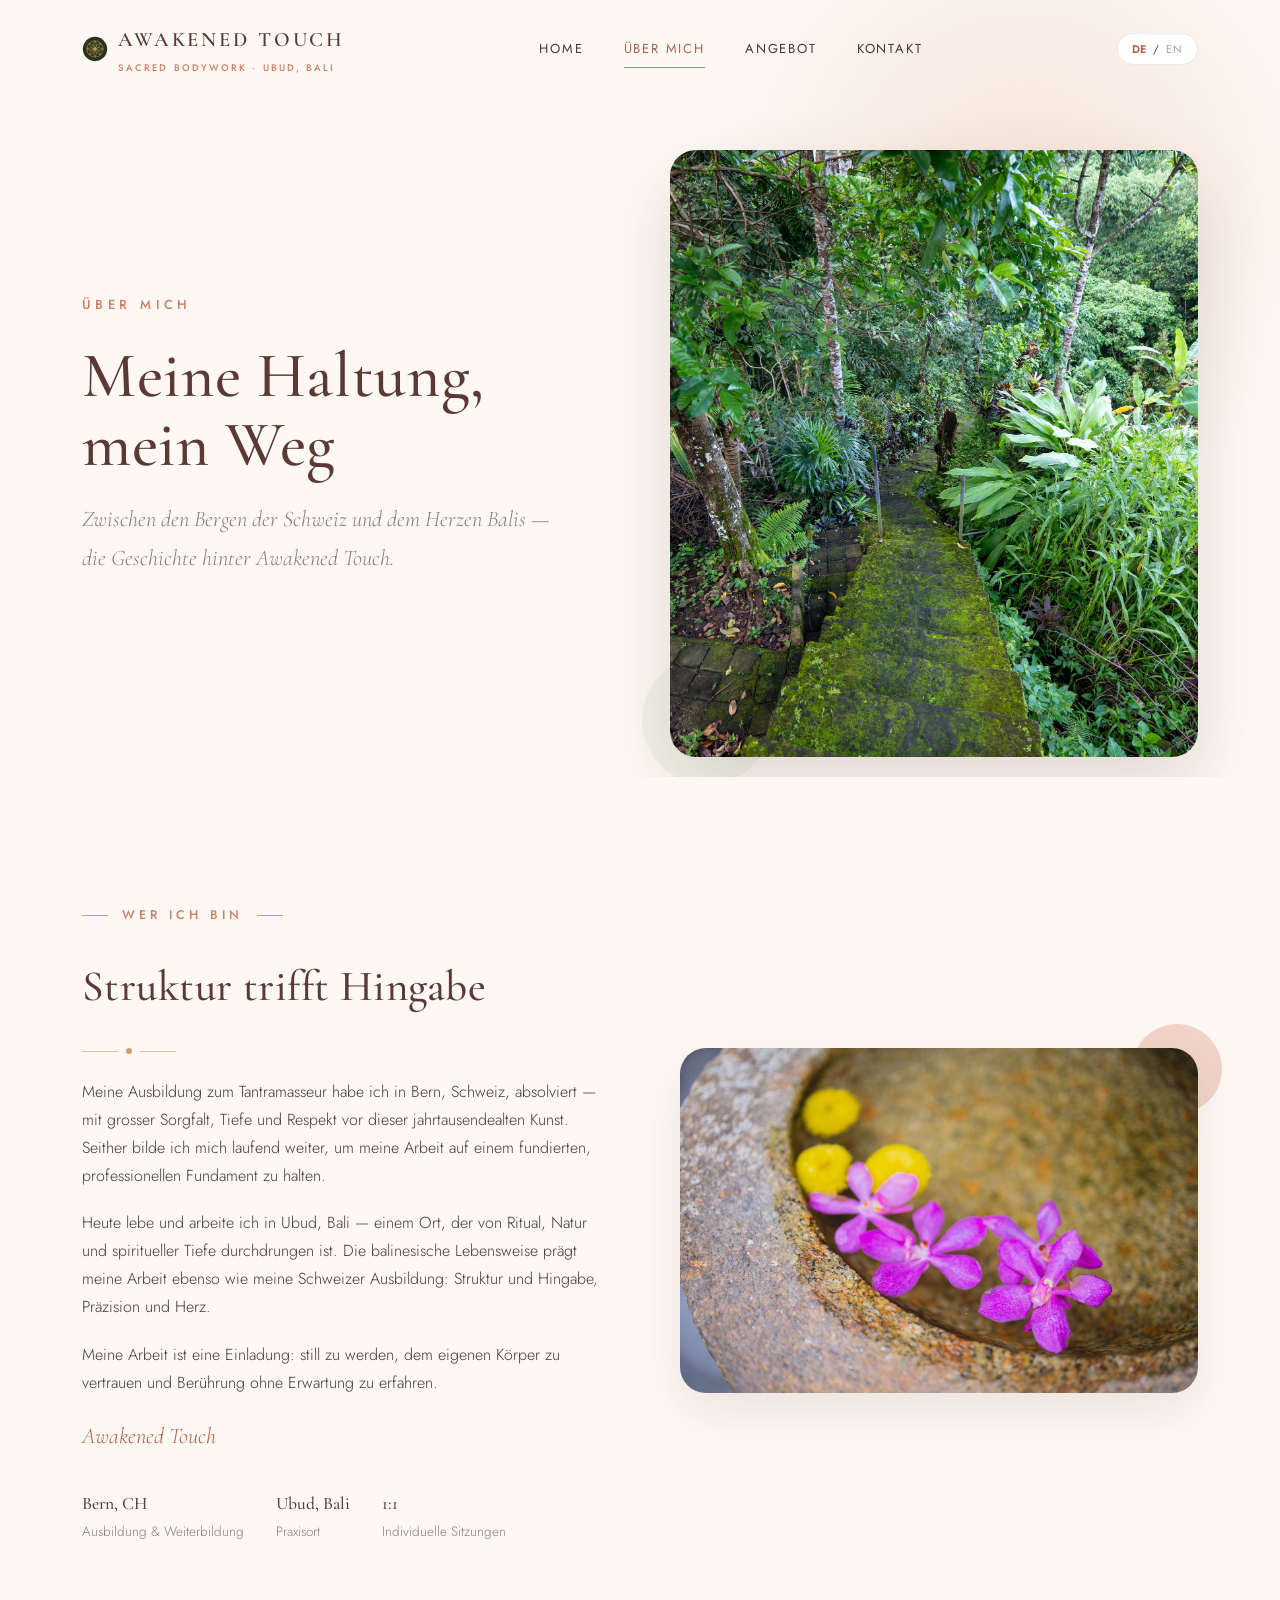
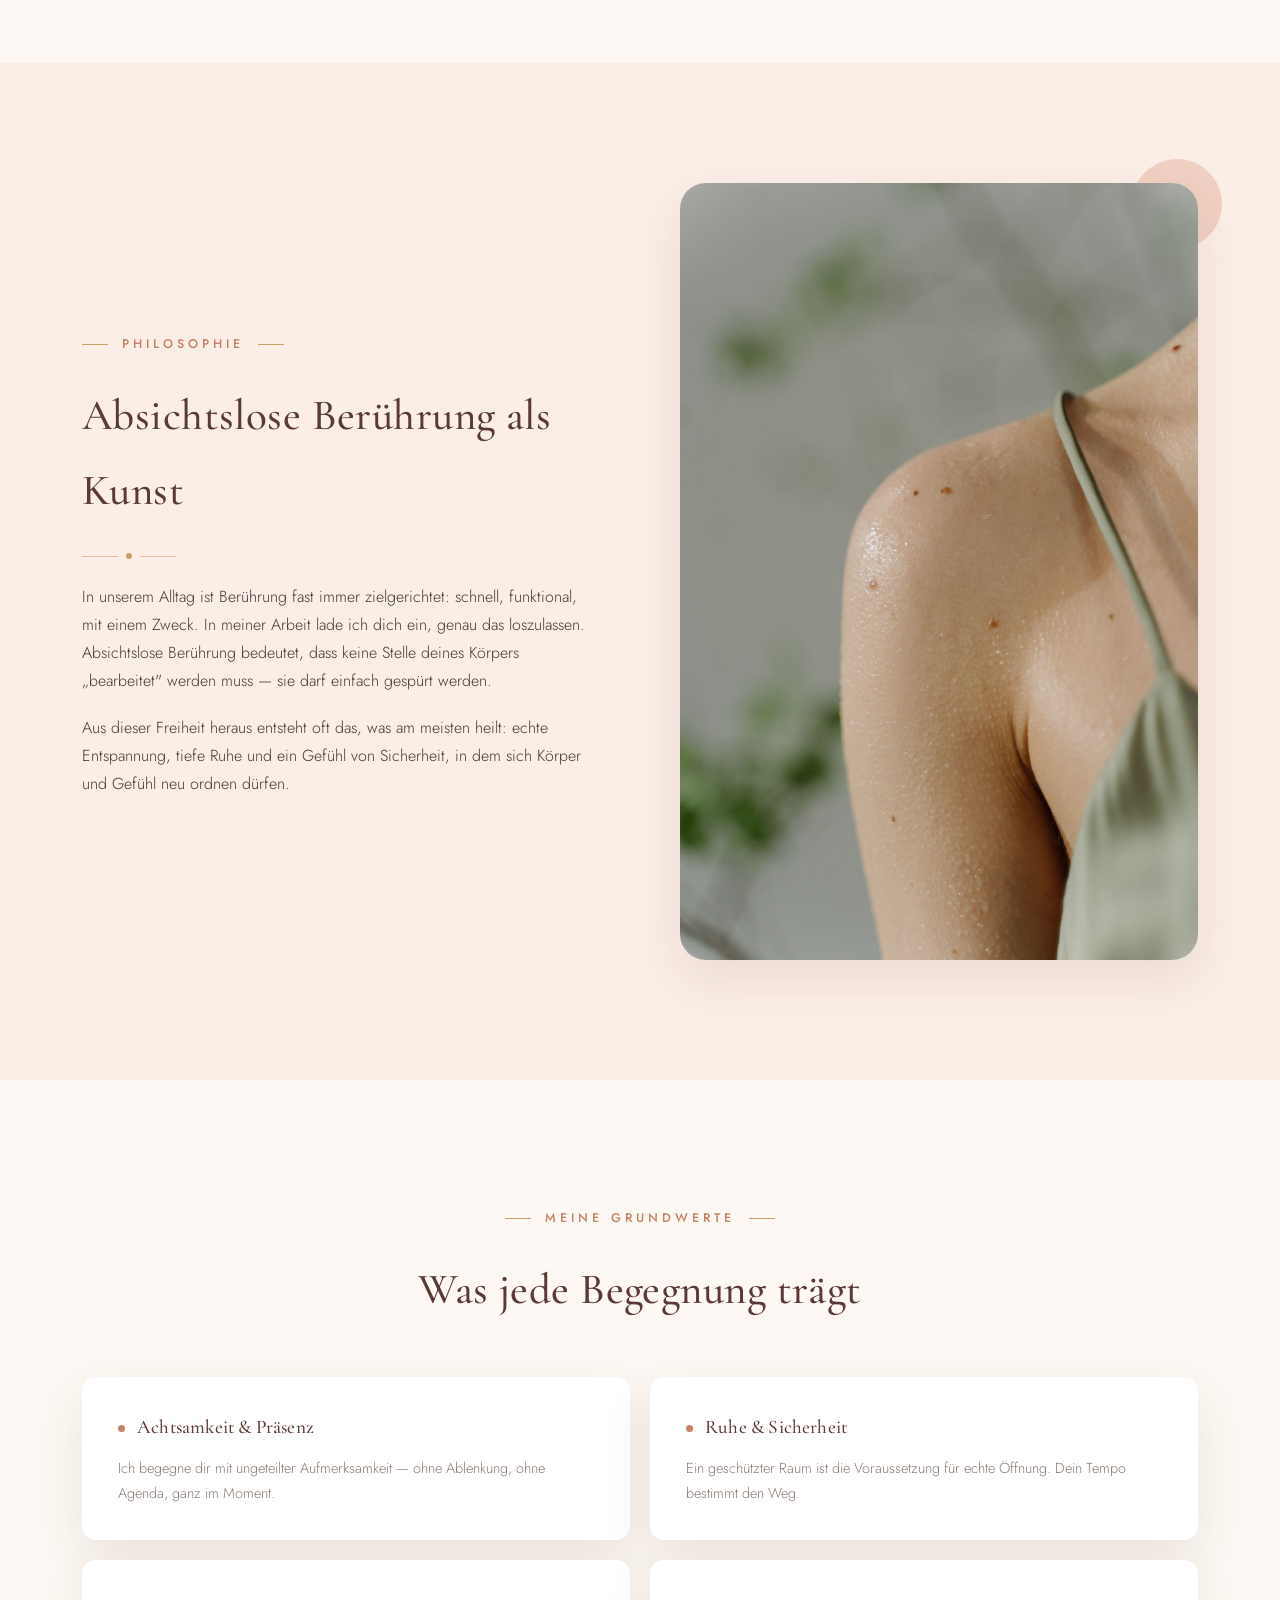
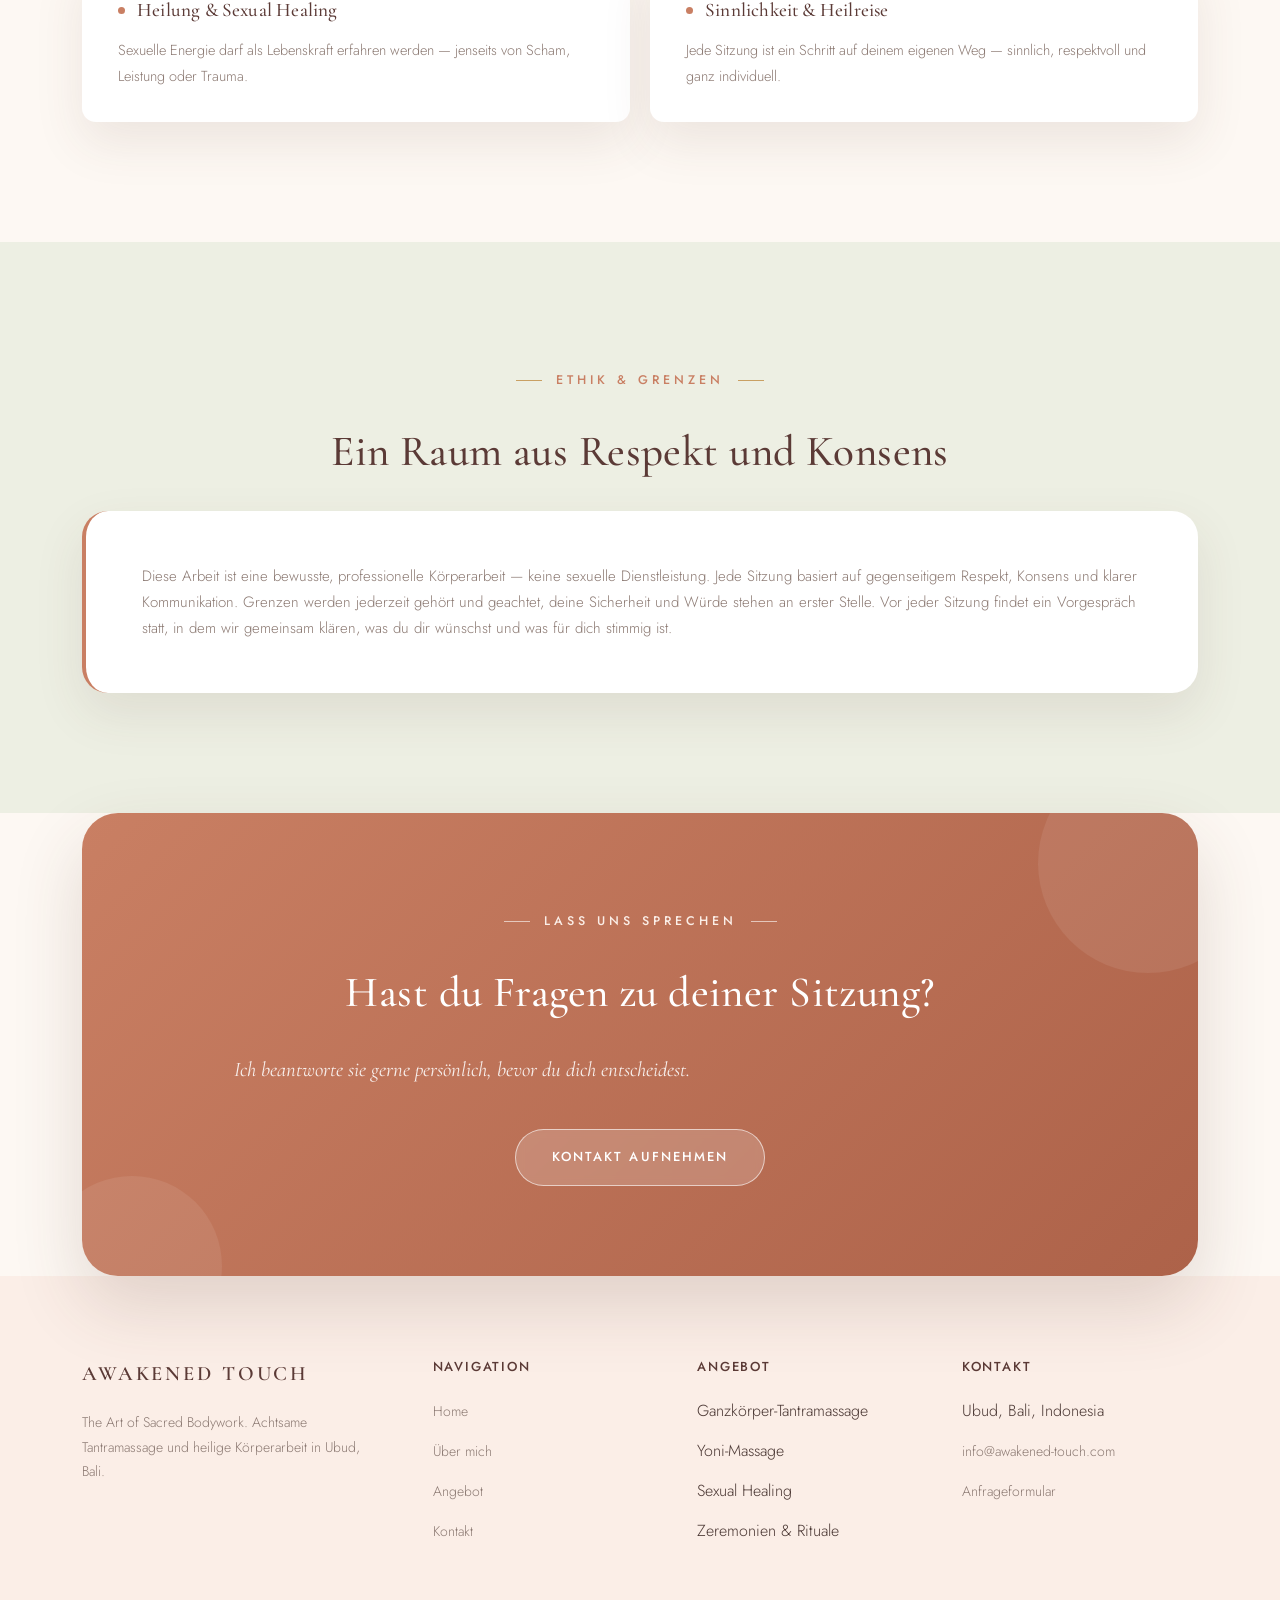
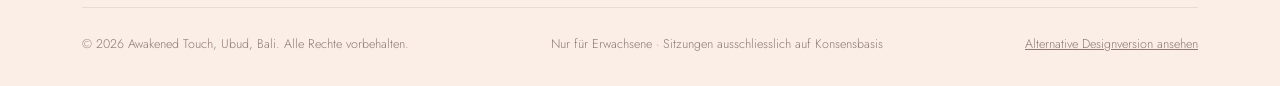
==== ueber-mich.html @ bc5c7628 "Initial commit: Awakened Touch website (light v2 as main, v1 as alternate) Co-Authored-By: Claude So" ====
<!DOCTYPE html>
<html lang="de" data-lang="de">
<head>
<meta charset="UTF-8">
<meta name="viewport" content="width=device-width, initial-scale=1.0">
<title>Über mich — Awakened Touch, Ubud, Bali</title>
<meta name="description" content="Ausgebildet in Bern, Schweiz — zu Hause auf Bali. Lerne die Haltung und Philosophie hinter Awakened Touch kennen.">
<link rel="icon" type="image/svg+xml" href="favicon.svg">
<link rel="preconnect" href="https://fonts.googleapis.com">
<link rel="stylesheet" href="css/style.css">
</head>
<body>

<header class="site-header">
  <div class="header-inner">
    <a href="index.html" class="logo">
      <span class="logo-mark"><img src="favicon.svg" alt=""></span>
      <span>
        <span class="logo-text">AWAKENED TOUCH</span>
        <span class="logo-sub">Sacred Bodywork · Ubud, Bali</span>
      </span>
    </a>
    <nav class="main-nav" id="main-nav">
      <a href="index.html" class="nav-link">Home</a>
      <a href="ueber-mich.html" class="nav-link active"><span class="i18n-de">Über mich</span><span class="i18n-en">About</span></a>
      <a href="angebot.html" class="nav-link"><span class="i18n-de">Angebot</span><span class="i18n-en">Offerings</span></a>
      <a href="kontakt.html" class="nav-link nav-cta"><span class="i18n-de">Kontakt</span><span class="i18n-en">Contact</span></a>
    </nav>
    <div class="nav-actions">
      <button class="lang-toggle" aria-label="Language">
        <span class="lang-opt" data-lang="de">DE</span><span>/</span><span class="lang-opt" data-lang="en">EN</span>
      </button>
      <button class="nav-burger" id="nav-burger" aria-label="Menu"><span></span><span></span><span></span></button>
    </div>
  </div>
</header>

<!-- PAGE HERO -->
<section class="hero page-hero">
  <div class="container hero-grid">
    <div>
      <div class="hero-eyebrow"><span class="i18n-de">Über mich</span><span class="i18n-en">About Me</span></div>
      <h1 class="i18n-de">Meine Haltung, mein Weg</h1>
      <h1 class="i18n-en">My Path, My Practice</h1>
      <p class="hero-sub i18n-de">Zwischen den Bergen der Schweiz und dem Herzen Balis — die Geschichte hinter Awakened Touch.</p>
      <p class="hero-sub i18n-en">Between the mountains of Switzerland and the heart of Bali — the story behind Awakened Touch.</p>
    </div>
    <div class="hero-media reveal">
      <img src="images/about-jungle-path.jpg" alt="Moosbewachsener Pfad im Dschungel von Ubud">
    </div>
  </div>
</section>

<!-- BIO -->
<section class="section">
  <div class="container">
    <div class="split reveal">
      <div class="split-text">
        <div class="eyebrow"><span class="i18n-de">Wer ich bin</span><span class="i18n-en">Who I Am</span></div>
        <h2 class="i18n-de">Struktur trifft Hingabe</h2>
        <h2 class="i18n-en">Structure Meets Devotion</h2>
        <div class="divider-dot"><span></span></div>
        <p class="i18n-de">Meine Ausbildung zum Tantramasseur habe ich in Bern, Schweiz, absolviert — mit grosser Sorgfalt, Tiefe und Respekt vor dieser jahrtausendealten Kunst. Seither bilde ich mich laufend weiter, um meine Arbeit auf einem fundierten, professionellen Fundament zu halten.</p>
        <p class="i18n-en">I completed my training as a tantra masseur in Bern, Switzerland, with great care, depth and respect for this ancient art. Since then, I continue my education regularly to keep my practice grounded and professional.</p>
        <p class="i18n-de">Heute lebe und arbeite ich in Ubud, Bali — einem Ort, der von Ritual, Natur und spiritueller Tiefe durchdrungen ist. Die balinesische Lebensweise prägt meine Arbeit ebenso wie meine Schweizer Ausbildung: Struktur und Hingabe, Präzision und Herz.</p>
        <p class="i18n-en">Today I live and work in Ubud, Bali — a place infused with ritual, nature and spiritual depth. The Balinese way of life shapes my work just as much as my Swiss training does: structure and devotion, precision and heart.</p>
        <p class="i18n-de">Meine Arbeit ist eine Einladung: still zu werden, dem eigenen Körper zu vertrauen und Berührung ohne Erwartung zu erfahren.</p>
        <p class="i18n-en">My work is an invitation: to become still, to trust your own body, and to experience touch without expectation.</p>
        <div class="bio-signature">Awakened Touch</div>
        <div class="bio-meta">
          <div class="bm-item"><strong>Bern, CH</strong><span class="i18n-de">Ausbildung & Weiterbildung</span><span class="i18n-en">Training & Continuing Education</span></div>
          <div class="bm-item"><strong>Ubud, Bali</strong><span class="i18n-de">Praxisort</span><span class="i18n-en">Practice Location</span></div>
          <div class="bm-item"><strong>1:1</strong><span class="i18n-de">Individuelle Sitzungen</span><span class="i18n-en">Individual Sessions</span></div>
        </div>
      </div>
      <div class="split-media">
        <div class="accent-circle"></div>
        <img src="images/orchid-stone-bowl.jpg" alt="Orchideen in einer Steinschale — Symbol für Ritual und Achtsamkeit">
      </div>
    </div>
  </div>
</section>

<!-- PHILOSOPHY -->
<section class="section section-blush">
  <div class="container">
    <div class="split reverse reveal">
      <div class="split-text">
        <div class="eyebrow"><span class="i18n-de">Philosophie</span><span class="i18n-en">Philosophy</span></div>
        <h2 class="i18n-de">Absichtslose Berührung als Kunst</h2>
        <h2 class="i18n-en">Touch Without Intention as an Art</h2>
        <div class="divider-dot"><span></span></div>
        <p class="i18n-de">In unserem Alltag ist Berührung fast immer zielgerichtet: schnell, funktional, mit einem Zweck. In meiner Arbeit lade ich dich ein, genau das loszulassen. Absichtslose Berührung bedeutet, dass keine Stelle deines Körpers „bearbeitet" werden muss — sie darf einfach gespürt werden.</p>
        <p class="i18n-en">In everyday life, touch is almost always goal-oriented: quick, functional, purposeful. In my work, I invite you to let go of exactly that. Touch without intention means no part of your body needs to be “worked on” — it is simply allowed to be felt.</p>
        <p class="i18n-de">Aus dieser Freiheit heraus entsteht oft das, was am meisten heilt: echte Entspannung, tiefe Ruhe und ein Gefühl von Sicherheit, in dem sich Körper und Gefühl neu ordnen dürfen.</p>
        <p class="i18n-en">From this freedom often arises what heals the most: genuine relaxation, deep stillness, and a sense of safety in which body and emotion can find a new order.</p>
      </div>
      <div class="split-media">
        <div class="accent-circle"></div>
        <img src="images/shoulder-glow.jpg" alt="Sanft beleuchtete Schulter im Licht">
      </div>
    </div>
  </div>
</section>

<!-- VALUES DETAIL -->
<section class="section">
  <div class="container center reveal">
    <div class="eyebrow"><span class="i18n-de">Meine Grundwerte</span><span class="i18n-en">Core Values</span></div>
    <h2 class="i18n-de">Was jede Begegnung trägt</h2>
    <h2 class="i18n-en">What Carries Every Encounter</h2>
  </div>
  <div class="container">
    <div class="value-rows reveal">
      <div class="value-row">
        <h3><span class="dot"></span><span class="i18n-de">Achtsamkeit & Präsenz</span><span class="i18n-en">Mindfulness & Presence</span></h3>
        <p class="i18n-de">Ich begegne dir mit ungeteilter Aufmerksamkeit — ohne Ablenkung, ohne Agenda, ganz im Moment.</p>
        <p class="i18n-en">I meet you with undivided attention — no distraction, no agenda, fully in the moment.</p>
      </div>
      <div class="value-row">
        <h3><span class="dot"></span><span class="i18n-de">Ruhe & Sicherheit</span><span class="i18n-en">Stillness & Safety</span></h3>
        <p class="i18n-de">Ein geschützter Raum ist die Voraussetzung für echte Öffnung. Dein Tempo bestimmt den Weg.</p>
        <p class="i18n-en">A protected space is the foundation for real opening. Your pace sets the path.</p>
      </div>
      <div class="value-row">
        <h3><span class="dot"></span><span class="i18n-de">Heilung & Sexual Healing</span><span class="i18n-en">Healing & Sexual Healing</span></h3>
        <p class="i18n-de">Sexuelle Energie darf als Lebenskraft erfahren werden — jenseits von Scham, Leistung oder Trauma.</p>
        <p class="i18n-en">Sexual energy may be experienced as life force — beyond shame, performance or trauma.</p>
      </div>
      <div class="value-row">
        <h3><span class="dot"></span><span class="i18n-de">Sinnlichkeit & Heilreise</span><span class="i18n-en">Sensuality & Healing Journey</span></h3>
        <p class="i18n-de">Jede Sitzung ist ein Schritt auf deinem eigenen Weg — sinnlich, respektvoll und ganz individuell.</p>
        <p class="i18n-en">Every session is a step on your own path — sensual, respectful and entirely individual.</p>
      </div>
    </div>
  </div>
</section>

<!-- ETHICS -->
<section class="section section-sage">
  <div class="container">
    <div class="center reveal" style="margin-bottom:0;">
      <div class="eyebrow"><span class="i18n-de">Ethik & Grenzen</span><span class="i18n-en">Ethics & Boundaries</span></div>
      <h2 class="i18n-de">Ein Raum aus Respekt und Konsens</h2>
      <h2 class="i18n-en">A Space Built on Respect and Consent</h2>
    </div>
    <div class="ethics-card reveal">
      <p class="i18n-de">Diese Arbeit ist eine bewusste, professionelle Körperarbeit — keine sexuelle Dienstleistung. Jede Sitzung basiert auf gegenseitigem Respekt, Konsens und klarer Kommunikation. Grenzen werden jederzeit gehört und geachtet, deine Sicherheit und Würde stehen an erster Stelle. Vor jeder Sitzung findet ein Vorgespräch statt, in dem wir gemeinsam klären, was du dir wünschst und was für dich stimmig ist.</p>
      <p class="i18n-en" style="margin-bottom:0;">This work is conscious, professional bodywork — not a sexual service. Every session is based on mutual respect, consent and clear communication. Boundaries are heard and honoured at all times; your safety and dignity always come first. Every session begins with a conversation in which we clarify together what you wish for and what feels right for you.</p>
    </div>
  </div>
</section>

<!-- CTA -->
<section class="cta-band section-tight">
  <div class="cta-inner">
    <div class="cta-card reveal">
      <div class="eyebrow"><span class="i18n-de">Lass uns sprechen</span><span class="i18n-en">Let's Talk</span></div>
      <h2 class="i18n-de">Hast du Fragen zu deiner Sitzung?</h2>
      <h2 class="i18n-en">Questions About Your Session?</h2>
      <p class="lede i18n-de">Ich beantworte sie gerne persönlich, bevor du dich entscheidest.</p>
      <p class="lede i18n-en">I'm happy to answer them personally before you decide.</p>
      <a href="kontakt.html" class="btn btn-outline-light" style="margin-top:16px;"><span class="i18n-de">Kontakt aufnehmen</span><span class="i18n-en">Get in Touch</span></a>
    </div>
  </div>
</section>

<footer class="site-footer">
  <div class="container">
    <div class="footer-top">
      <div class="footer-brand">
        <span class="logo-text">AWAKENED TOUCH</span>
        <p class="i18n-de">The Art of Sacred Bodywork. Achtsame Tantramassage und heilige Körperarbeit in Ubud, Bali.</p>
        <p class="i18n-en">The Art of Sacred Bodywork. Mindful tantra massage and sacred bodywork in Ubud, Bali.</p>
      </div>
      <div class="footer-col">
        <h4 class="i18n-de">Navigation</h4><h4 class="i18n-en">Navigation</h4>
        <ul>
          <li><a href="index.html">Home</a></li>
          <li><a href="ueber-mich.html"><span class="i18n-de">Über mich</span><span class="i18n-en">About</span></a></li>
          <li><a href="angebot.html"><span class="i18n-de">Angebot</span><span class="i18n-en">Offerings</span></a></li>
          <li><a href="kontakt.html"><span class="i18n-de">Kontakt</span><span class="i18n-en">Contact</span></a></li>
        </ul>
      </div>
      <div class="footer-col">
        <h4 class="i18n-de">Angebot</h4><h4 class="i18n-en">Offerings</h4>
        <ul>
          <li class="i18n-de">Ganzkörper-Tantramassage</li><li class="i18n-en">Full-Body Tantra Massage</li>
          <li>Yoni-Massage</li>
          <li class="i18n-de">Sexual Healing</li><li class="i18n-en">Sexual Healing</li>
          <li class="i18n-de">Zeremonien & Rituale</li><li class="i18n-en">Ceremonies & Rituals</li>
        </ul>
      </div>
      <div class="footer-col">
        <h4 class="i18n-de">Kontakt</h4><h4 class="i18n-en">Contact</h4>
        <ul>
          <li>Ubud, Bali, Indonesia</li>
          <li><a href="mailto:info@awakened-touch.com">info@awakened-touch.com</a></li>
          <li><a href="kontakt.html"><span class="i18n-de">Anfrageformular</span><span class="i18n-en">Inquiry Form</span></a></li>
        </ul>
      </div>
    </div>
    <div class="footer-bottom">
      <span>&copy; 2026 Awakened Touch, Ubud, Bali.<span class="i18n-de"> Alle Rechte vorbehalten.</span><span class="i18n-en"> All rights reserved.</span></span>
      <span class="i18n-de">Nur für Erwachsene · Sitzungen ausschliesslich auf Konsensbasis</span>
      <span class="i18n-en">For adults only · Sessions strictly consent-based</span>
      <a href="v1/index.html" style="text-decoration:underline;"><span class="i18n-de">Alternative Designversion ansehen</span><span class="i18n-en">View alternative design version</span></a>
    </div>
  </div>
</footer>

<script src="js/script.js"></script>
</body>
</html>
---- css/style.css ----
/* =========================================================
   AWAKENED TOUCH — Light Sensual Wellness Concept (v2)
   ========================================================= */

@import url('https://fonts.googleapis.com/css2?family=Cormorant+Garamond:ital,wght@0,400;0,500;0,600;1,400;1,500;1,600&family=Jost:wght@300;400;500;600&display=swap');

:root{
  --color-bg:        #FDF8F3;
  --color-blush:     #F6E4DA;
  --color-blush-soft:#FBEEE7;
  --color-sage:      #EDEFE3;
  --color-white:     #FFFFFF;
  --color-text:      #4A3733;
  --color-text-soft: #8C7A73;
  --color-rose:      #C97F63;
  --color-rose-deep: #AD6249;
  --color-rose-pale: #E7B8A4;
  --color-gold:      #C9A063;
  --color-plum:      #5B3A36;
  --color-line:      rgba(74,55,51,0.10);
  --shadow-soft: 0 20px 50px rgba(90,55,45,0.10);
  --shadow-lift: 0 30px 70px rgba(90,55,45,0.16);

  --font-heading: 'Cormorant Garamond', serif;
  --font-body: 'Jost', sans-serif;

  --container: 1180px;
  --radius: 26px;
  --radius-sm: 14px;
}

*,*::before,*::after{ box-sizing:border-box; }
html{ scroll-behavior:smooth; }

body{
  margin:0;
  font-family:var(--font-body);
  font-weight:300;
  color:var(--color-text);
  background:var(--color-bg);
  line-height:1.75;
  font-size:16px;
  -webkit-font-smoothing:antialiased;
  overflow-x:hidden;
}

img{ max-width:100%; display:block; }
a{ color:inherit; text-decoration:none; }
ul{ margin:0; padding:0; list-style:none; }
h1,h2,h3,h4{ font-family:var(--font-heading); font-weight:500; margin:0 0 .5em; color:var(--color-plum); letter-spacing:.01em; }
p{ margin:0 0 1.2em; }
button{ font-family:inherit; cursor:pointer; }

/* ---------- i18n ---------- */
.i18n-en{ display:none; }
html[data-lang="en"] .i18n-de{ display:none; }
html[data-lang="en"] .i18n-en{ display:revert; }

/* ---------- layout helpers ---------- */
.container{ max-width:var(--container); margin:0 auto; padding:0 32px; }
.section{ padding:120px 0; position:relative; }
.section-tight{ padding:70px 0; }
.section-blush{ background:var(--color-blush-soft); }
.section-sage{ background:var(--color-sage); }
.center{ text-align:center; }

.eyebrow{
  display:inline-flex; align-items:center; gap:14px;
  font-family:var(--font-body); font-size:12.5px; letter-spacing:.32em;
  text-transform:uppercase; color:var(--color-rose);
  margin-bottom:22px; font-weight:500;
}
.eyebrow::before, .eyebrow::after{ content:""; width:26px; height:1px; background:var(--color-gold); }
.center .eyebrow{ justify-content:center; }

h1{ font-size:clamp(2.6rem,5.2vw,4rem); font-weight:500; }
h2{ font-size:clamp(1.9rem,3.6vw,2.7rem); }
h3{ font-size:1.5rem; }

.lede{
  font-family:var(--font-heading); font-style:italic; font-weight:400;
  font-size:1.3rem; color:var(--color-rose-deep); max-width:640px;
}
.center .lede{ margin-left:auto; margin-right:auto; }

.divider-dot{ display:flex; gap:8px; align-items:center; margin:24px 0; }
.center .divider-dot{ justify-content:center; }
.divider-dot span{ width:6px; height:6px; border-radius:50%; background:var(--color-gold); }
.divider-dot::before, .divider-dot::after{ content:""; height:1px; width:36px; background:var(--color-rose-pale); }

/* ---------- buttons ---------- */
.btn{
  display:inline-flex; align-items:center; gap:10px;
  padding:16px 36px; border-radius:40px;
  font-size:13px; letter-spacing:.16em; text-transform:uppercase; font-weight:500;
  border:1px solid transparent; transition:all .35s ease;
}
.btn-primary{ background:var(--color-rose); color:#fff; box-shadow:0 14px 30px rgba(201,127,99,.35); }
.btn-primary:hover{ background:var(--color-rose-deep); transform:translateY(-2px); box-shadow:0 18px 36px rgba(201,127,99,.42); }
.btn-outline{ background:var(--color-white); color:var(--color-rose-deep); border-color:var(--color-rose-pale); }
.btn-outline:hover{ background:var(--color-blush); border-color:var(--color-rose); }
.btn-outline-light{ background:rgba(255,255,255,.18); color:#fff; border-color:rgba(255,255,255,.6); backdrop-filter:blur(4px); }
.btn-outline-light:hover{ background:rgba(255,255,255,.3); }

/* ---------- header ---------- */
.site-header{ position:fixed; top:0; left:0; right:0; z-index:1000; padding:22px 0; transition:all .4s ease; background:rgba(253,248,243,0); }
.site-header.solid{ background:rgba(253,248,243,.92); backdrop-filter:blur(8px); padding:14px 0; box-shadow:0 10px 30px rgba(90,55,45,.06); }
.header-inner{ display:flex; align-items:center; justify-content:space-between; max-width:var(--container); margin:0 auto; padding:0 32px; }
.logo{ display:flex; align-items:center; gap:10px; }
.logo-mark{ width:26px; height:26px; flex-shrink:0; }
.logo-mark img{ width:100%; height:100%; }
.logo-text{ font-family:var(--font-heading); font-size:1.28rem; letter-spacing:.14em; color:var(--color-plum); font-weight:600; }
.logo-sub{ display:block; font-family:var(--font-body); font-size:9.5px; letter-spacing:.22em; text-transform:uppercase; color:var(--color-rose); margin-top:2px; font-weight:500; }

.main-nav{ display:flex; align-items:center; gap:40px; }
.nav-link{ font-size:13px; letter-spacing:.14em; text-transform:uppercase; color:var(--color-text); position:relative; padding:4px 0; font-weight:400; }
.nav-link::after{ content:""; position:absolute; left:0; bottom:-3px; width:0; height:1px; background:var(--color-rose); transition:width .3s ease; }
.nav-link:hover::after, .nav-link.active::after{ width:100%; }
.nav-link.active{ color:var(--color-rose-deep); }

.nav-actions{ display:flex; align-items:center; gap:22px; }
.lang-toggle{ background:var(--color-white); border:1px solid var(--color-line); border-radius:20px; color:var(--color-text); font-size:11px; letter-spacing:.08em; padding:7px 14px; display:flex; gap:6px; align-items:center; }
.lang-toggle .lang-opt{ opacity:.45; }
.lang-toggle .lang-opt.is-active{ opacity:1; font-weight:600; color:var(--color-rose-deep); }

.nav-burger{ display:none; flex-direction:column; gap:5px; background:none; border:none; padding:6px; }
.nav-burger span{ width:24px; height:1.5px; background:var(--color-plum); display:block; transition:.3s; }

@media (max-width:880px){
  .nav-burger{ display:flex; }
  .main-nav{ position:fixed; inset:0 0 0 auto; width:78%; max-width:340px; height:100vh; background:var(--color-white); flex-direction:column; justify-content:center; align-items:flex-start; gap:30px; padding:0 48px; transform:translateX(100%); transition:transform .45s ease; box-shadow:-20px 0 60px rgba(90,55,45,.12); }
  body.nav-open .main-nav{ transform:translateX(0); }
  body.nav-open{ overflow:hidden; }
}

/* ---------- split hero ---------- */
.hero{
  position:relative; padding:150px 0 70px; overflow:hidden;
}
.hero::before{
  content:""; position:absolute; top:-10%; right:-10%; width:60%; height:70%;
  background:radial-gradient(circle, var(--color-blush) 0%, rgba(246,228,218,0) 70%);
  z-index:0;
}
.hero-grid{ position:relative; z-index:1; display:grid; grid-template-columns:1fr 1fr; gap:60px; align-items:center; }
.hero-eyebrow{ font-size:13px; letter-spacing:.34em; text-transform:uppercase; color:var(--color-rose); margin-bottom:24px; font-weight:500; }
.hero h1{ line-height:1.08; margin-bottom:20px; }
.hero-sub{ font-family:var(--font-heading); font-style:italic; font-size:clamp(1.15rem,2vw,1.4rem); color:var(--color-text-soft); max-width:480px; margin-bottom:36px; }
.hero-actions{ display:flex; gap:16px; flex-wrap:wrap; }
.hero-media{ position:relative; }
.hero-media img{ width:100%; border-radius:var(--radius); box-shadow:var(--shadow-lift); aspect-ratio:4/5; object-fit:cover; }
.hero-media::after{
  content:""; position:absolute; bottom:-28px; left:-28px; width:130px; height:130px;
  background:var(--color-sage); border-radius:50%; z-index:-1; opacity:.7;
}
.hero-badge{
  position:absolute; bottom:28px; left:-30px; background:var(--color-white); border-radius:var(--radius-sm);
  padding:16px 22px; box-shadow:var(--shadow-soft); display:flex; align-items:center; gap:12px; max-width:230px;
}
.hero-badge .dot{ width:10px; height:10px; border-radius:50%; background:var(--color-rose); flex-shrink:0; }
.hero-badge span{ font-size:12.5px; color:var(--color-text-soft); line-height:1.4; }
@media (max-width:900px){
  .hero-grid{ grid-template-columns:1fr; }
  .hero{ padding-top:130px; }
  .hero-badge{ left:16px; }
}

/* ---------- feature strip ---------- */
.feature-strip{ display:grid; grid-template-columns:repeat(4,1fr); gap:2px; background:var(--color-line); border-radius:var(--radius); overflow:hidden; margin-top:90px; box-shadow:var(--shadow-soft); }
.feature-item{ background:var(--color-white); padding:34px 24px; text-align:center; }
.feature-item .fi-mark{ width:40px; height:40px; margin:0 auto 14px; color:var(--color-rose); }
.feature-item h4{ font-family:var(--font-heading); font-size:1.15rem; margin:0 0 6px; color:var(--color-plum); font-weight:500; }
.feature-item p{ font-size:13px; color:var(--color-text-soft); margin:0; }
@media (max-width:820px){ .feature-strip{ grid-template-columns:1fr 1fr; } }
@media (max-width:480px){ .feature-strip{ grid-template-columns:1fr; } }

/* ---------- split ---------- */
.split{ display:grid; grid-template-columns:1fr 1fr; gap:80px; align-items:center; }
.split.reverse .split-media{ order:2; }
.split-media{ position:relative; }
.split-media img{ width:100%; border-radius:var(--radius); box-shadow:var(--shadow-soft); }
.split-media .accent-circle{ position:absolute; width:90px; height:90px; border-radius:50%; background:var(--color-rose-pale); opacity:.55; z-index:-1; top:-24px; right:-24px; }
@media (max-width:900px){ .split{ grid-template-columns:1fr; gap:44px; } .split.reverse .split-media{ order:0; } }

/* ---------- values grid ---------- */
.values-grid{ display:grid; grid-template-columns:repeat(4,1fr); gap:22px; margin-top:60px; }
.value-card{ background:var(--color-white); border-radius:var(--radius-sm); padding:38px 26px; text-align:center; box-shadow:var(--shadow-soft); transition:transform .35s ease, box-shadow .35s ease; }
.value-card:hover{ transform:translateY(-6px); box-shadow:var(--shadow-lift); }
.value-card .num{ font-family:var(--font-heading); font-style:italic; color:var(--color-rose); font-size:1.05rem; }
.value-card h3{ font-size:1.2rem; margin:8px 0 10px; }
.value-card p{ font-size:14px; color:var(--color-text-soft); margin:0; }
@media (max-width:900px){ .values-grid{ grid-template-columns:1fr 1fr; } }
@media (max-width:520px){ .values-grid{ grid-template-columns:1fr; } }

/* ---------- quote band (light) ---------- */
.quote-band{ position:relative; padding:120px 0; text-align:center; background:linear-gradient(135deg, var(--color-blush) 0%, var(--color-blush-soft) 100%); }
.quote-band-inner{ max-width:760px; margin:0 auto; padding:0 32px; }
.quote-band blockquote{ font-family:var(--font-heading); font-style:italic; font-weight:400; font-size:clamp(1.5rem,3.2vw,2.2rem); line-height:1.5; margin:0 0 20px; color:var(--color-plum); }
.quote-band cite{ font-style:normal; letter-spacing:.2em; text-transform:uppercase; font-size:12px; color:var(--color-rose-deep); }

/* ---------- offering cards ---------- */
.offer-grid{ display:grid; grid-template-columns:repeat(3,1fr); gap:30px; margin-top:60px; }
.offer-card{ background:var(--color-white); border-radius:var(--radius); overflow:hidden; box-shadow:var(--shadow-soft); transition:transform .35s ease, box-shadow .35s ease; }
.offer-card:hover{ transform:translateY(-8px); box-shadow:var(--shadow-lift); }
.offer-card .offer-img{ height:230px; overflow:hidden; }
.offer-card .offer-img img{ width:100%; height:100%; object-fit:cover; transition:transform .6s ease; }
.offer-card:hover .offer-img img{ transform:scale(1.07); }
.offer-body{ padding:28px 26px 30px; }
.offer-body .tag{ font-size:11px; letter-spacing:.2em; text-transform:uppercase; color:var(--color-rose); font-weight:500; }
.offer-body h3{ margin:10px 0 10px; }
.offer-body p{ font-size:14.5px; color:var(--color-text-soft); }
.offer-meta{ display:flex; justify-content:space-between; font-size:12.5px; color:var(--color-text-soft); margin-top:16px; padding-top:14px; border-top:1px solid var(--color-line); }
@media (max-width:920px){ .offer-grid{ grid-template-columns:1fr; } }

/* ---------- gallery strip ---------- */
.gallery-strip{ display:grid; grid-template-columns:1.2fr 1fr 1fr; gap:22px; margin-top:60px; }
.gallery-strip img{ width:100%; height:100%; object-fit:cover; border-radius:var(--radius); box-shadow:var(--shadow-soft); }
.gallery-strip .g-tall{ grid-row: span 2; aspect-ratio: 3/4; }
.gallery-strip .g-wide{ aspect-ratio: 4/3; }
@media (max-width:820px){ .gallery-strip{ grid-template-columns:1fr 1fr; } .gallery-strip .g-tall{ grid-row:span 1; aspect-ratio:4/3; } }
@media (max-width:520px){ .gallery-strip{ grid-template-columns:1fr; } }

/* ---------- CTA band (light) ---------- */
.cta-band{ position:relative; padding:0; }
.cta-inner{ position:relative; max-width:var(--container); margin:0 auto; padding:0 32px; }
.cta-card{
  background:linear-gradient(135deg, var(--color-rose) 0%, var(--color-rose-deep) 100%);
  border-radius:36px; padding:90px 60px; text-align:center; color:#fff; box-shadow:var(--shadow-lift);
  position:relative; overflow:hidden;
}
.cta-card::before{ content:""; position:absolute; top:-60px; right:-60px; width:220px; height:220px; border-radius:50%; background:rgba(255,255,255,.08); }
.cta-card::after{ content:""; position:absolute; bottom:-80px; left:-40px; width:180px; height:180px; border-radius:50%; background:rgba(255,255,255,.08); }
.cta-card h2{ color:#fff; position:relative; }
.cta-card .lede{ color:rgba(255,255,255,.88); position:relative; }
.cta-card .eyebrow{ color:#FBEEE7; }
.cta-card .eyebrow::before, .cta-card .eyebrow::after{ background:rgba(255,255,255,.6); }
@media (max-width:700px){ .cta-card{ padding:60px 30px; border-radius:26px; } }

/* ---------- footer ---------- */
.site-footer{ background:var(--color-blush-soft); color:var(--color-text); padding:80px 0 30px; }
.footer-top{ display:grid; grid-template-columns:1.4fr 1fr 1fr 1.1fr; gap:50px; padding-bottom:50px; border-bottom:1px solid var(--color-line); }
.footer-brand p{ font-size:14px; margin-top:18px; color:var(--color-text-soft); max-width:280px; }
.footer-col h4{ color:var(--color-plum); font-size:13px; letter-spacing:.14em; text-transform:uppercase; margin-bottom:18px; font-family:var(--font-body); font-weight:500; }
.footer-col li{ margin-bottom:12px; }
.footer-col a{ font-size:14px; color:var(--color-text-soft); }
.footer-col a:hover{ color:var(--color-rose-deep); }
.footer-bottom{ display:flex; justify-content:space-between; align-items:center; padding-top:26px; font-size:12.5px; color:var(--color-text-soft); flex-wrap:wrap; gap:12px; }
@media (max-width:900px){ .footer-top{ grid-template-columns:1fr 1fr; } }
@media (max-width:560px){ .footer-top{ grid-template-columns:1fr; } .footer-bottom{ flex-direction:column; align-items:flex-start; } }

/* ---------- page hero (inner pages) ---------- */
.page-hero{ padding-bottom:20px; }
.page-hero .hero-media img{ aspect-ratio:4/4.6; }

/* ---------- bio meta (About) ---------- */
.bio-signature{ font-family:var(--font-heading); font-style:italic; font-size:1.4rem; color:var(--color-rose-deep); margin-top:8px; }
.bio-meta{ display:flex; gap:32px; margin-top:34px; flex-wrap:wrap; }
.bio-meta .bm-item{ font-size:13.5px; color:var(--color-text-soft); }
.bio-meta .bm-item strong{ display:block; color:var(--color-plum); font-family:var(--font-heading); font-size:1.1rem; font-weight:500; }

/* ---------- value rows (About detail) ---------- */
.value-rows{ display:grid; grid-template-columns:repeat(2,1fr); gap:20px; margin-top:50px; }
.value-row{ background:var(--color-white); border-radius:var(--radius-sm); padding:34px 36px; box-shadow:var(--shadow-soft); }
.value-row h3{ font-size:1.2rem; display:flex; align-items:center; gap:12px; }
.value-row h3 .dot{ width:7px; height:7px; border-radius:50%; background:var(--color-rose); display:inline-block; }
.value-row p{ font-size:14.5px; color:var(--color-text-soft); margin:10px 0 0; }
@media (max-width:760px){ .value-rows{ grid-template-columns:1fr; } }

/* ---------- ethics card (light) ---------- */
.ethics-card{
  background:var(--color-white); border-left:4px solid var(--color-rose);
  border-radius:var(--radius); padding:52px 56px; box-shadow:var(--shadow-soft); margin-top:20px;
}
.ethics-card h3{ margin-bottom:14px; }
.ethics-card p{ color:var(--color-text-soft); font-size:15px; margin-bottom:0; }
@media (max-width:700px){ .ethics-card{ padding:36px 28px; } }

/* ---------- offer detail rows (Angebot) ---------- */
.offer-detail{ display:grid; grid-template-columns:.85fr 1.15fr; gap:0; background:var(--color-white); border-radius:var(--radius); overflow:hidden; box-shadow:var(--shadow-soft); margin-bottom:32px; }
.offer-detail .od-img{ height:100%; min-height:320px; overflow:hidden; }
.offer-detail .od-img img{ width:100%; height:100%; object-fit:cover; }
.offer-detail .od-body{ padding:48px 50px; }
.offer-detail .od-head{ display:flex; justify-content:space-between; align-items:baseline; gap:20px; flex-wrap:wrap; margin-bottom:12px; }
.offer-detail .od-price{ font-family:var(--font-heading); font-style:italic; color:var(--color-rose-deep); font-size:1.3rem; white-space:nowrap; }
.offer-detail .od-duration{ font-size:12.5px; letter-spacing:.1em; text-transform:uppercase; color:var(--color-text-soft); margin-bottom:16px; }
.offer-detail ul.od-points li{ position:relative; padding-left:22px; margin-bottom:8px; font-size:14.5px; color:var(--color-text-soft); }
.offer-detail ul.od-points li::before{ content:"—"; position:absolute; left:0; color:var(--color-rose); }
.offer-detail.reverse{ direction:rtl; }
.offer-detail.reverse .od-body{ direction:ltr; }
@media (max-width:860px){
  .offer-detail, .offer-detail.reverse{ grid-template-columns:1fr; direction:ltr; }
  .offer-detail .od-img{ min-height:240px; }
  .offer-detail .od-body{ padding:34px 26px; }
}

/* ---------- process steps ---------- */
.steps{ display:grid; grid-template-columns:repeat(4,1fr); gap:34px; margin-top:60px; }
.step{ text-align:center; }
.step .step-num{
  width:54px; height:54px; border-radius:50%; background:var(--color-blush);
  display:flex; align-items:center; justify-content:center; margin:0 auto 20px;
  font-family:var(--font-heading); font-style:italic; color:var(--color-rose-deep); font-size:1.15rem;
}
.step h3{ font-size:1.15rem; }
.step p{ font-size:14px; color:var(--color-text-soft); }
@media (max-width:900px){ .steps{ grid-template-columns:1fr 1fr; row-gap:44px; } }
@media (max-width:520px){ .steps{ grid-template-columns:1fr; } }

/* ---------- contact page ---------- */
.contact-wrap{ display:grid; grid-template-columns:.9fr 1.1fr; gap:50px; }
.contact-info-card{ background:var(--color-white); border-radius:var(--radius); box-shadow:var(--shadow-soft); padding:44px; height:fit-content; }
.contact-info-card h3{ font-size:1.3rem; margin-bottom:22px; }
.info-line{ display:flex; gap:16px; margin-bottom:22px; align-items:flex-start; }
.info-line .ic{ width:20px; height:20px; flex-shrink:0; margin-top:3px; color:var(--color-rose); }
.info-line strong{ display:block; font-size:13px; letter-spacing:.05em; color:var(--color-plum); }
.info-line span, .info-line a{ font-size:14.5px; color:var(--color-text-soft); }
.info-line a:hover{ color:var(--color-rose-deep); }

.contact-form-card{ background:var(--color-white); border-radius:var(--radius); box-shadow:var(--shadow-soft); padding:48px; }
.form-group{ margin-bottom:20px; }
.form-group label{ display:block; font-size:12.5px; letter-spacing:.1em; text-transform:uppercase; color:var(--color-plum); margin-bottom:8px; font-weight:500; }
.form-group input, .form-group select, .form-group textarea{
  width:100%; padding:14px 16px; border:1px solid var(--color-line); background:var(--color-bg);
  font-family:var(--font-body); font-size:14.5px; color:var(--color-text); border-radius:var(--radius-sm);
  transition:border-color .25s ease;
}
.form-group input:focus, .form-group select:focus, .form-group textarea:focus{ outline:none; border-color:var(--color-rose); }
.form-row{ display:grid; grid-template-columns:1fr 1fr; gap:18px; }
.form-note{ font-size:12.5px; color:var(--color-text-soft); margin-top:6px; }
.form-status{ margin-top:18px; font-size:14px; display:none; padding:14px 16px; border-radius:var(--radius-sm); }
.form-status.show{ display:block; }
.form-status.ok{ background:#E9F1E4; color:#4C5C40; }
.form-status.err{ background:#F7E1D8; color:#95492E; }
@media (max-width:900px){ .contact-wrap{ grid-template-columns:1fr; } }
@media (max-width:600px){ .form-row{ grid-template-columns:1fr; } .contact-form-card{ padding:30px 24px; } }

.loc-strip{ display:flex; align-items:center; gap:14px; justify-content:center; padding:26px 0; background:var(--color-sage); font-size:13px; letter-spacing:.08em; text-transform:uppercase; color:var(--color-text-soft); }

/* ---------- reveal on scroll ---------- */
.reveal{ opacity:0; transform:translateY(26px); transition:opacity .8s ease, transform .8s ease; }
.reveal.in-view{ opacity:1; transform:translateY(0); }
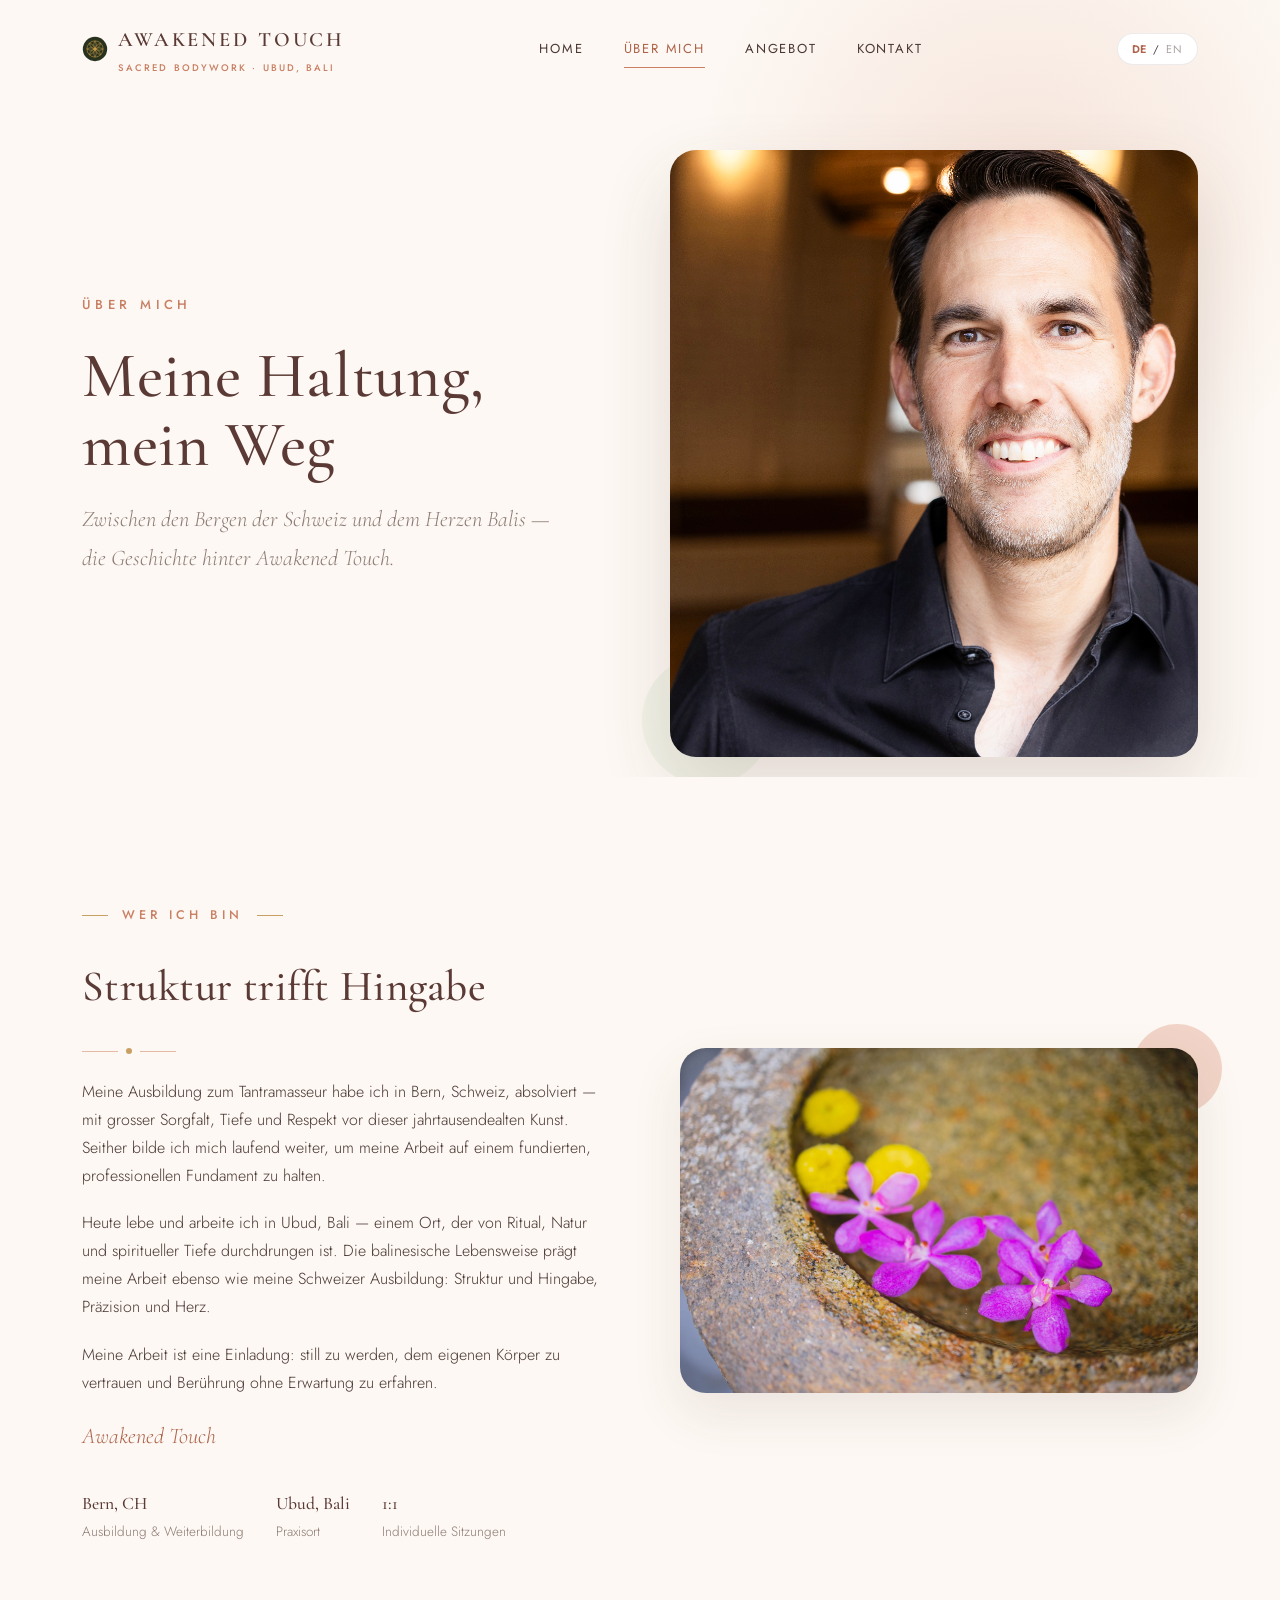
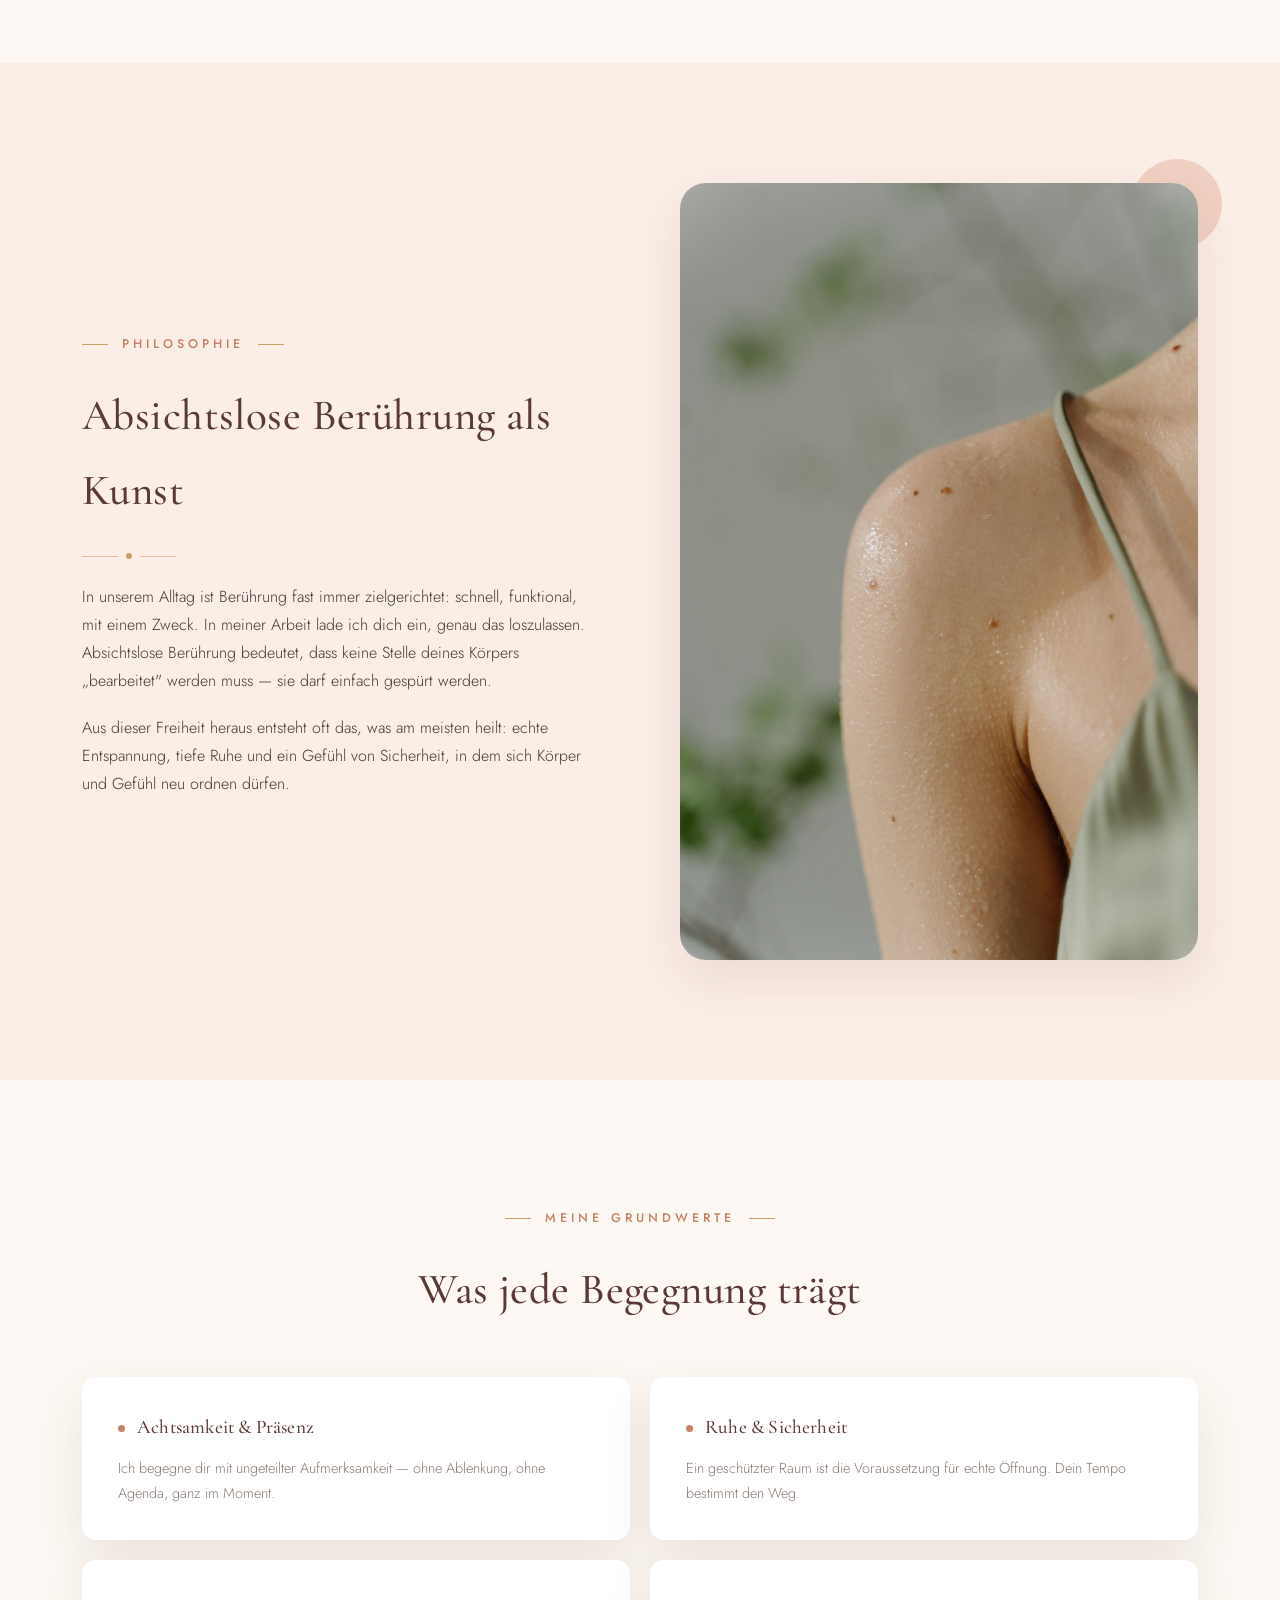
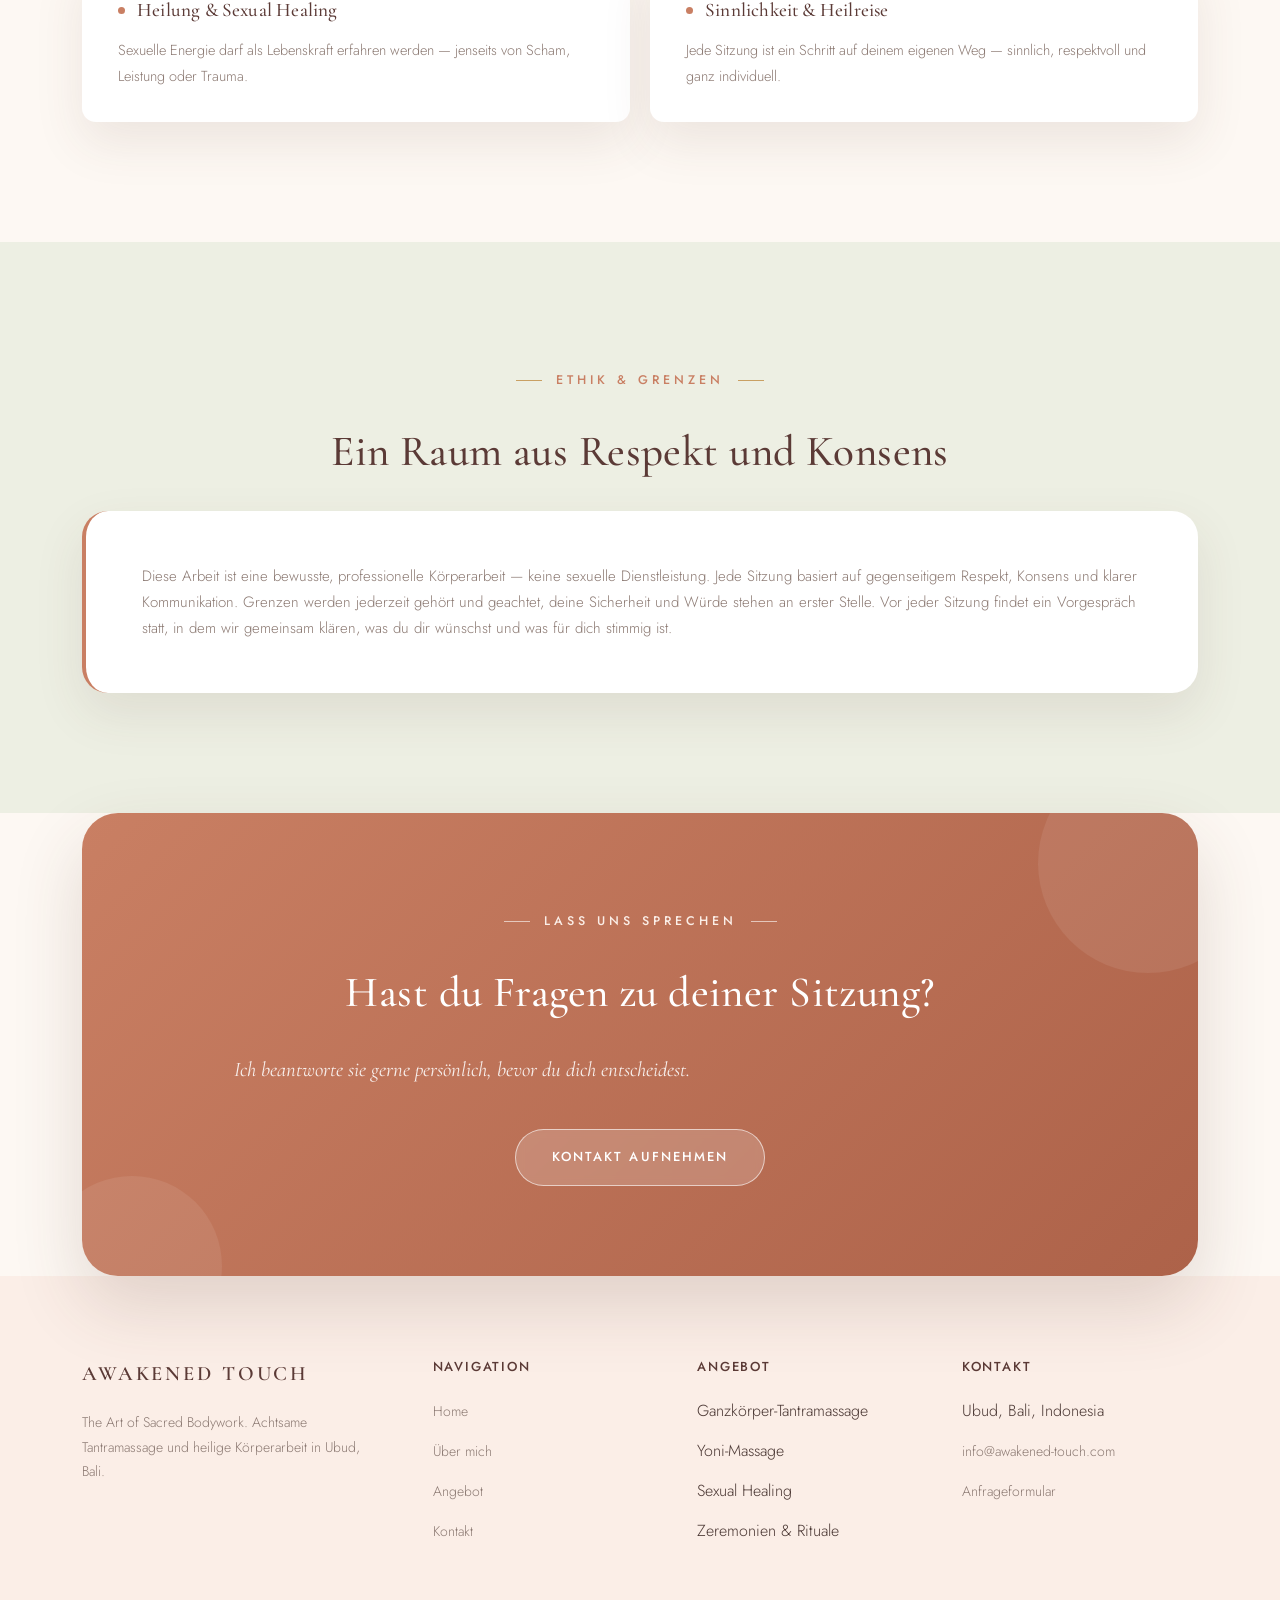
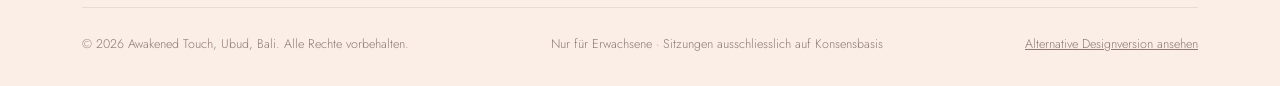
==== commit 9c034ae2: "Replace jungle hero image on About page with real portrait Co-Authored-By: Claude Sonnet 5 <noreply@" ====
--- a/ueber-mich.html
+++ b/ueber-mich.html
@@ -46,7 +46,7 @@
       <p class="hero-sub i18n-en">Between the mountains of Switzerland and the heart of Bali — the story behind Awakened Touch.</p>
     </div>
     <div class="hero-media reveal">
-      <img src="images/about-jungle-path.jpg" alt="Moosbewachsener Pfad im Dschungel von Ubud">
+      <img src="images/portrait.jpg" alt="Portrait des Gründers von Awakened Touch">
     </div>
   </div>
 </section>
